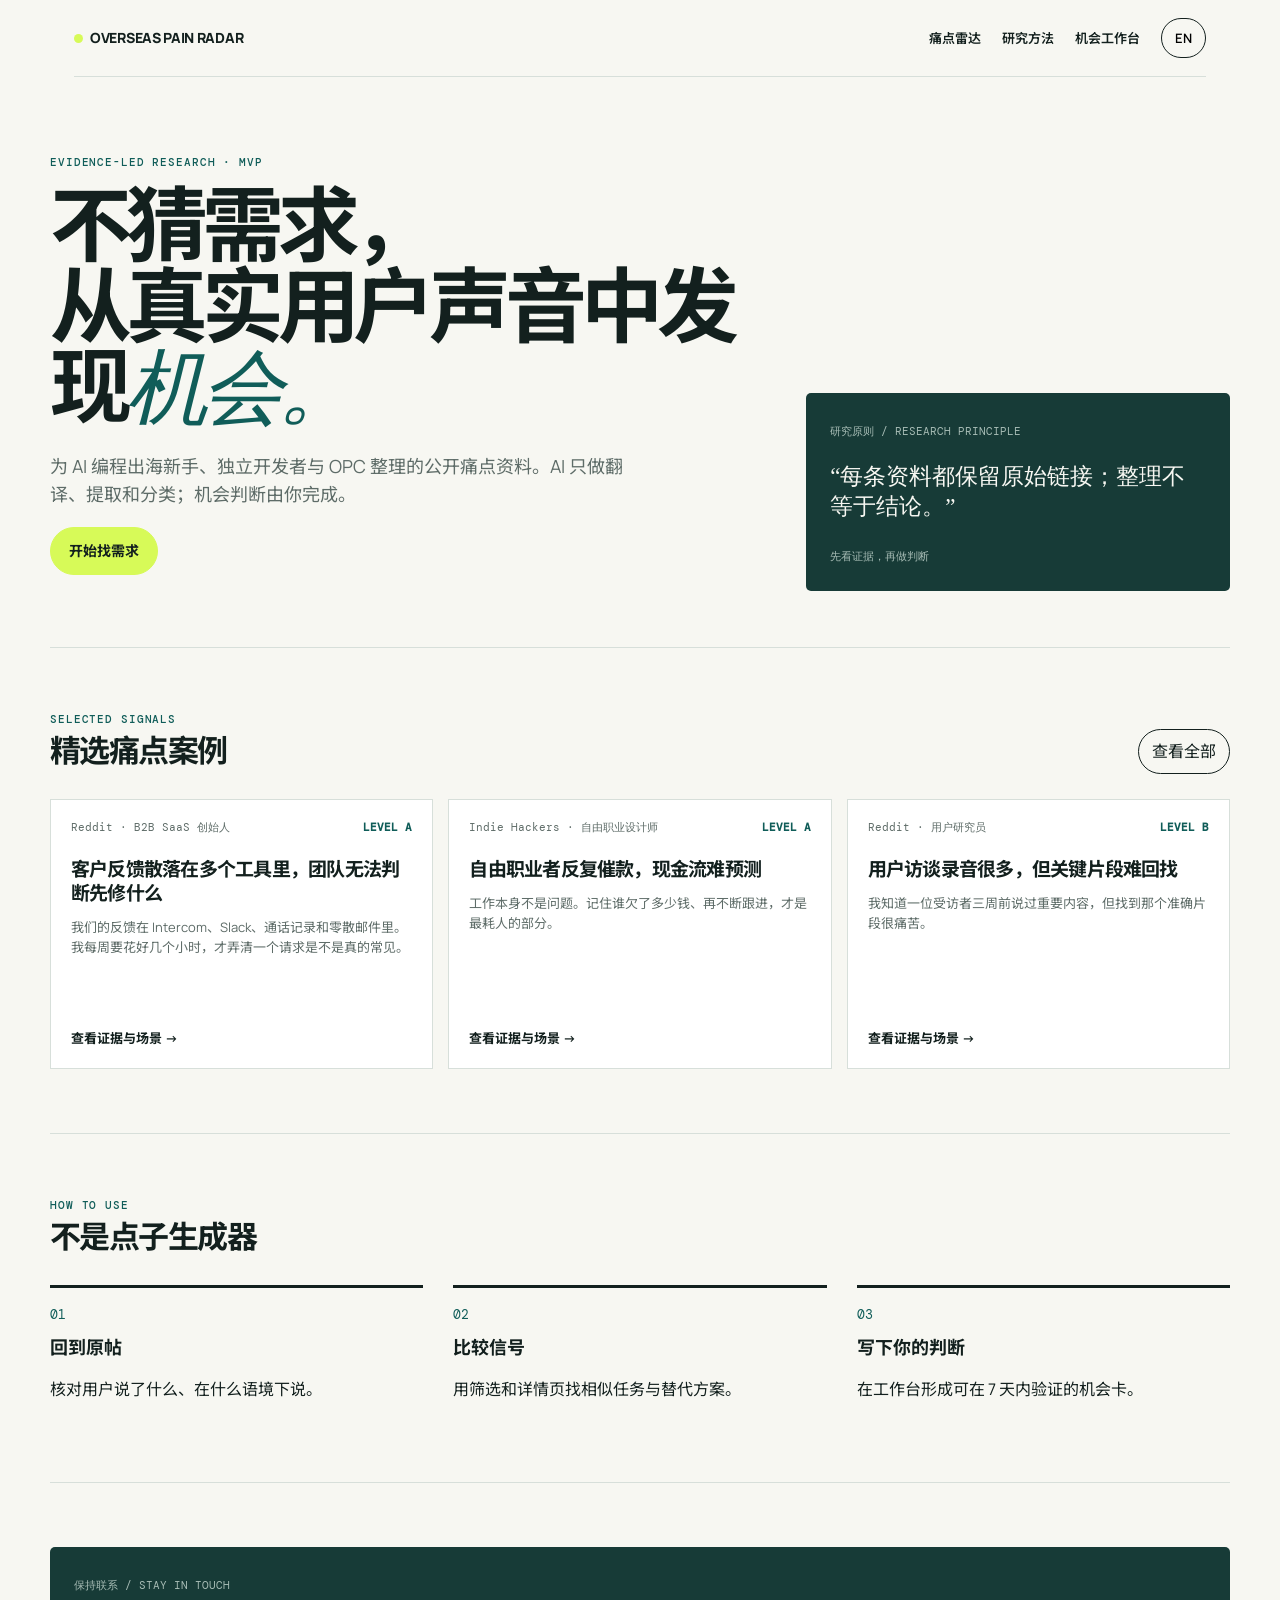
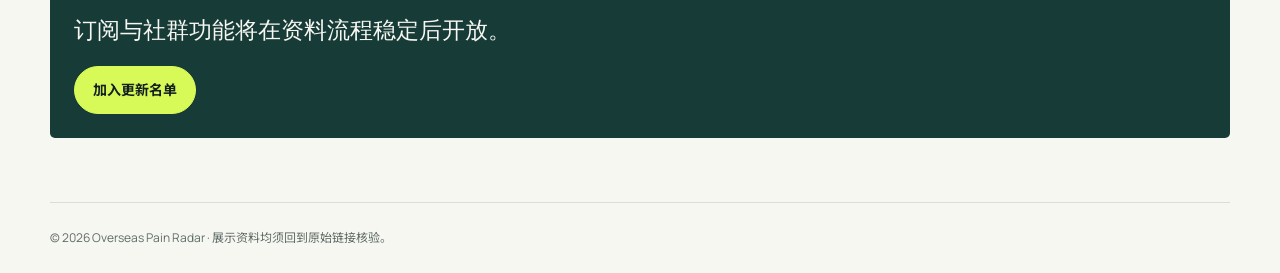
==== index.html @ 69c1cb0a "feat: add Overseas Pain Radar MVP" ====
<!doctype html><html lang="zh-CN"><head><meta charset="utf-8"><meta name="viewport" content="width=device-width,initial-scale=1"><title>海外痛点雷达｜Overseas Pain Radar</title><meta name="description" content="不猜需求，从真实用户声音中发现机会。Discover real problems. Build with evidence."><meta property="og:title" content="海外痛点雷达｜Overseas Pain Radar"><meta property="og:description" content="Discover real problems. Build with evidence."><link rel="alternate" hreflang="zh" href="/"><link rel="alternate" hreflang="en" href="/?lang=en"><link rel="stylesheet" href="assets/styles.css"></head><body data-page="home"><script src="assets/data.js"></script><script src="assets/app.js"></script></body></html>
---- assets/styles.css ----
@import url('https://fonts.googleapis.com/css2?family=DM+Mono:wght@400;500&family=Manrope:wght@400;500;600;700;800&family=Noto+Sans+SC:wght@400;500;600;700&display=swap');
:root{--ink:#13201e;--muted:#5e6c68;--line:#d7dfda;--paper:#f7f7f2;--white:#fff;--acid:#d7fa58;--teal:#105d59;--coral:#ff7e62;--serif:Georgia,serif}*{box-sizing:border-box}body{margin:0;background:var(--paper);color:var(--ink);font-family:Manrope,'Noto Sans SC',sans-serif;line-height:1.55}a{color:inherit;text-decoration:none}.shell{max-width:1180px;margin:auto;padding:0 24px}.nav{display:flex;align-items:center;justify-content:space-between;padding:18px 0;border-bottom:1px solid var(--line)}.brand{font-size:14px;font-weight:800;letter-spacing:-.3px}.brand i{display:inline-block;background:var(--acid);width:9px;height:9px;border-radius:50%;margin-right:7px}.links{display:flex;gap:21px;align-items:center;font-size:13px;font-weight:600}.lang,.outline,.button{border:1px solid var(--ink);background:transparent;padding:9px 13px;border-radius:99px;cursor:pointer;font:inherit}.button{background:var(--ink);color:white;display:inline-block;font-size:14px;font-weight:700;padding:12px 18px}.button.acid{background:var(--acid);color:var(--ink);border-color:var(--acid)}.hero{padding:78px 0 56px;display:grid;grid-template-columns:1.25fr .75fr;gap:50px}.eyebrow,.tag{font:500 11px 'DM Mono',monospace;letter-spacing:.08em;text-transform:uppercase;color:var(--teal)}h1{font-size:clamp(42px,7vw,82px);line-height:.98;letter-spacing:-.075em;margin:15px 0 24px;max-width:760px}h1 em{font-family:var(--serif);font-weight:400;color:var(--teal)}.lead{color:var(--muted);font-size:18px;max-width:580px}.hero-card{align-self:end;background:#173b37;color:#f7f7f2;padding:24px;border-radius:5px}.hero-card p{font-family:var(--serif);font-size:23px;line-height:1.3;margin:20px 0}.hero-card span{font:11px 'DM Mono';color:#a7bcb5}.section{padding:64px 0;border-top:1px solid var(--line)}.section-head{display:flex;align-items:end;justify-content:space-between;margin-bottom:25px}.section h2{font-size:31px;letter-spacing:-.05em;margin:0}.sub{color:var(--muted);font-size:14px}.grid{display:grid;grid-template-columns:repeat(3,1fr);gap:15px}.card{background:var(--white);border:1px solid var(--line);padding:20px;display:flex;flex-direction:column;min-height:270px;transition:transform .15s}.card:hover{transform:translateY(-3px)}.meta{display:flex;justify-content:space-between;gap:8px;font:11px 'DM Mono';color:var(--muted)}.level{color:var(--teal);font-weight:bold}.card h3{font-size:19px;line-height:1.27;letter-spacing:-.04em;margin:22px 0 12px}.card p{font-size:13px;color:var(--muted);margin:0}.card .more{margin-top:auto;padding-top:18px;font-size:13px;font-weight:700}.steps{display:grid;grid-template-columns:repeat(3,1fr);gap:30px}.step{border-top:3px solid var(--ink);padding-top:13px}.step b{font:13px 'DM Mono';color:var(--teal)}.step h3{margin:8px 0;font-size:18px}.footer{padding:26px 0;font-size:12px;color:var(--muted);border-top:1px solid var(--line)}.page-head{padding:58px 0 34px}.page-head h1{font-size:52px;margin:10px 0}.filterbar{padding:16px;background:#eaf0eb;border:1px solid var(--line);display:grid;grid-template-columns:repeat(5,1fr);gap:10px;margin-bottom:24px}.filterbar select{background:white;border:1px solid var(--line);padding:10px;font:12px inherit;color:var(--ink);border-radius:3px}.list{display:grid;grid-template-columns:repeat(3,1fr);gap:15px}.empty{padding:40px;border:1px dashed var(--line);color:var(--muted);grid-column:1/-1}.detail{max-width:820px;margin:55px auto}.detail h1{font-size:48px}.source{background:#eaf0eb;border-left:3px solid var(--teal);padding:20px;margin:25px 0}.quote{font-family:var(--serif);font-size:22px;line-height:1.45;margin:0}.translation{margin-top:10px;color:var(--muted)}.facts{display:grid;grid-template-columns:1fr 1fr;gap:1px;background:var(--line);border:1px solid var(--line);margin:25px 0}.fact{background:white;padding:15px}.fact small{display:block;font:11px 'DM Mono';color:var(--muted);margin-bottom:7px}.notice{font-size:12px;color:var(--muted);border-top:1px solid var(--line);padding-top:17px}.work{max-width:760px;margin:50px auto}.form{background:white;border:1px solid var(--line);padding:24px}.field{margin:0 0 20px}.field label{display:block;font-weight:700;margin-bottom:7px}.field span{font-size:12px;color:var(--muted)}textarea,input{width:100%;border:1px solid var(--line);border-radius:3px;padding:11px;font:14px inherit;resize:vertical;margin-top:8px}.opportunity{background:#173b37;color:#fff;padding:28px;margin-top:24px}.opportunity h2{margin:0 0 12px}.opportunity pre{white-space:pre-wrap;font:13px/1.65 'DM Mono';color:#e8f1ed}.actions{display:flex;gap:10px;flex-wrap:wrap}.method{max-width:760px;margin:50px auto}.method h2{margin-top:38px}.method li{margin:9px 0;color:#33423e}.badge{font:11px 'DM Mono';padding:3px 7px;border:1px solid var(--line);border-radius:99px}@media(max-width:760px){.shell{padding:0 16px}.links a:not(.keep){display:none}.hero{grid-template-columns:1fr;padding:52px 0}.hero-card{margin-top:5px}.grid,.list{grid-template-columns:1fr}.steps{grid-template-columns:1fr;gap:18px}.filterbar{grid-template-columns:1fr 1fr}.page-head h1,.detail h1{font-size:39px}.facts{grid-template-columns:1fr}.nav{gap:10px}.brand{font-size:12px}}
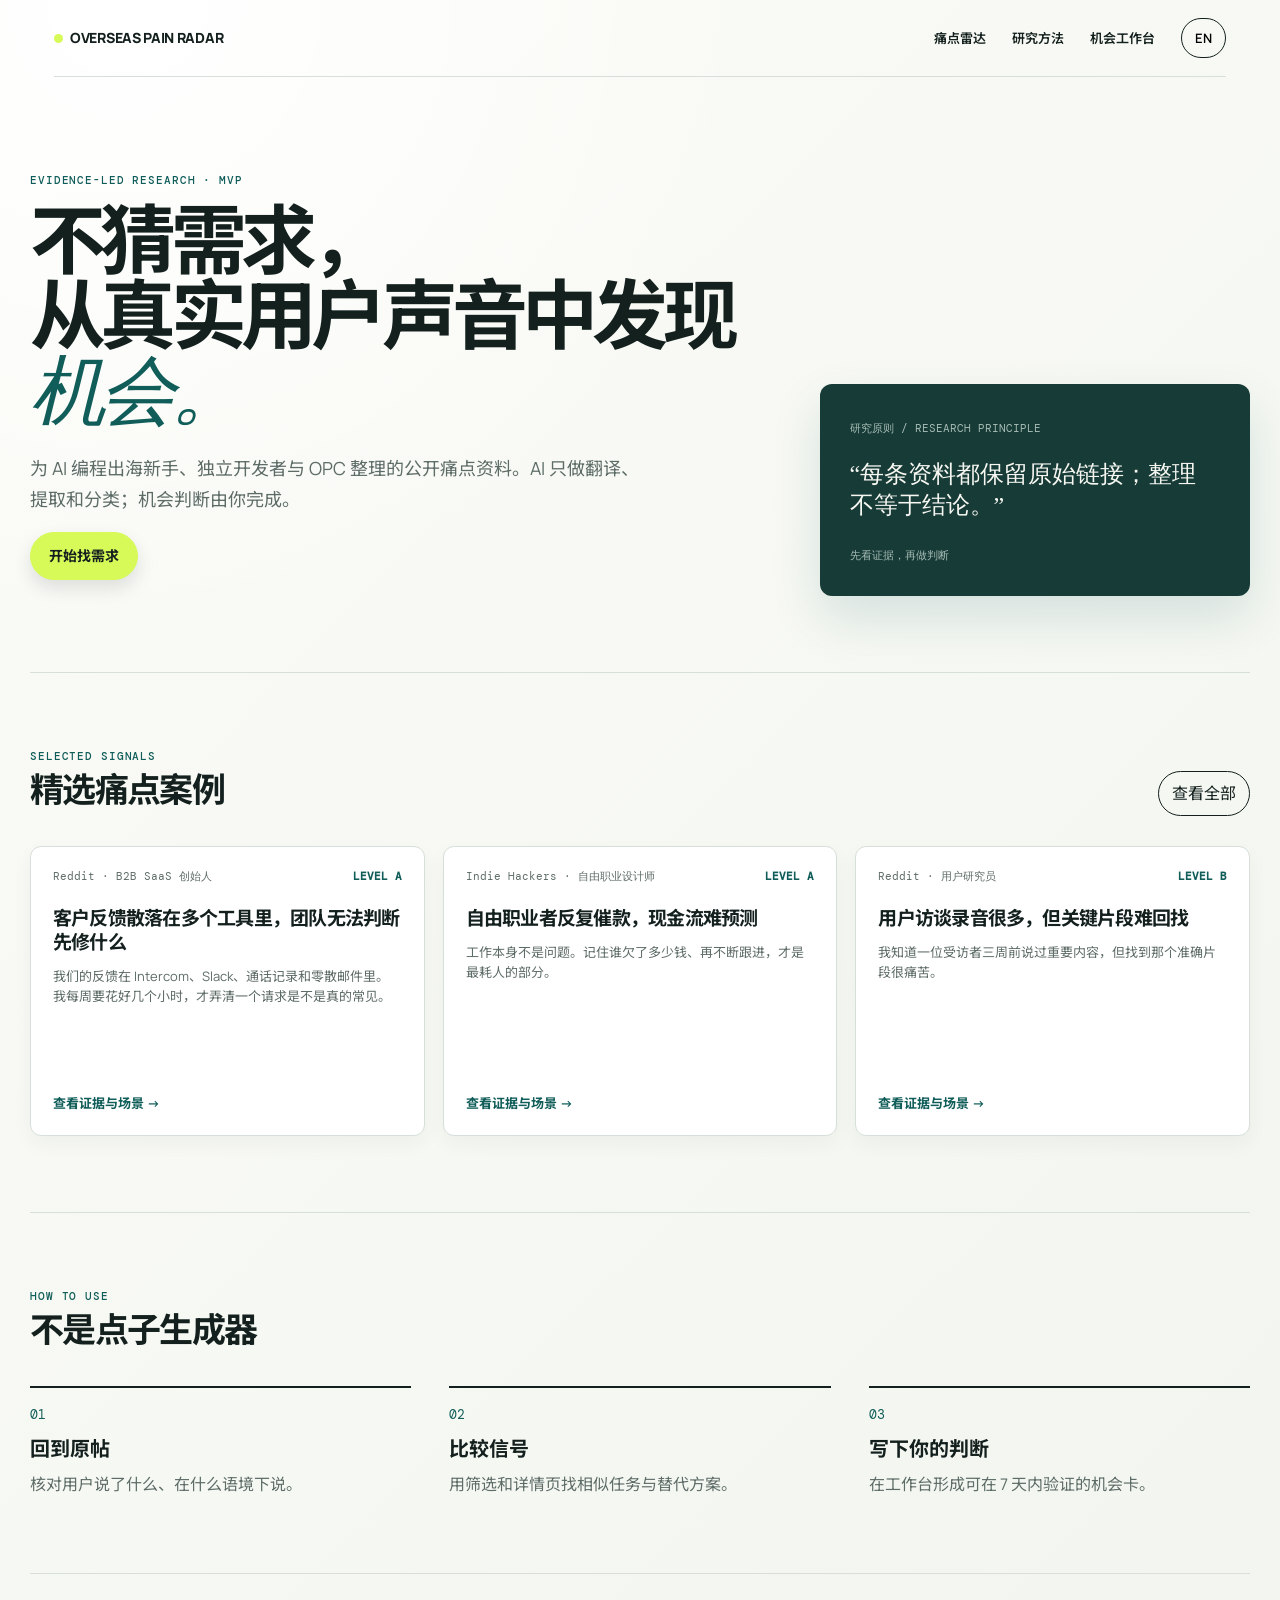
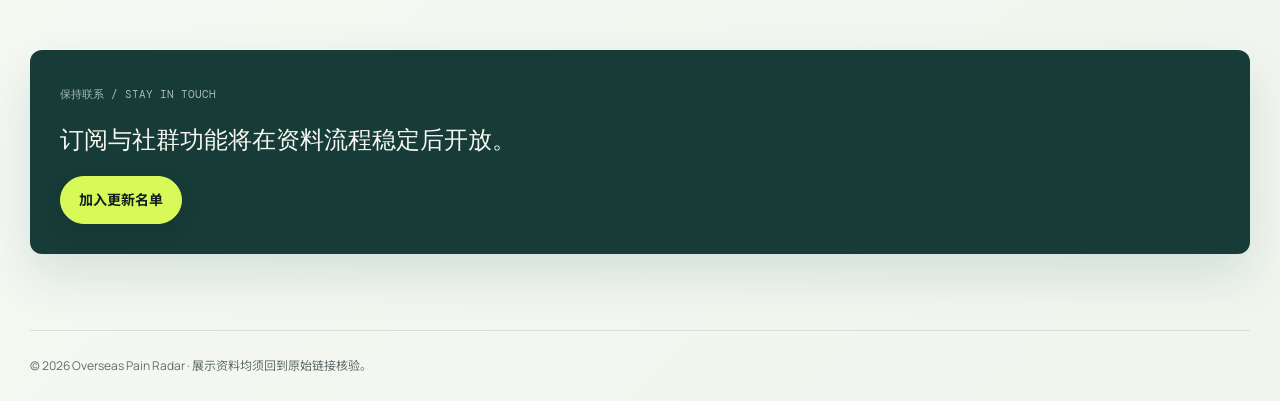
==== commit 2e8ebf77: "Add files via upload" ====
--- a/index.html
+++ b/index.html
@@ -1 +1 @@
-<!doctype html><html lang="zh-CN"><head><meta charset="utf-8"><meta name="viewport" content="width=device-width,initial-scale=1"><title>海外痛点雷达｜Overseas Pain Radar</title><meta name="description" content="不猜需求，从真实用户声音中发现机会。Discover real problems. Build with evidence."><meta property="og:title" content="海外痛点雷达｜Overseas Pain Radar"><meta property="og:description" content="Discover real problems. Build with evidence."><link rel="alternate" hreflang="zh" href="/"><link rel="alternate" hreflang="en" href="/?lang=en"><link rel="stylesheet" href="assets/styles.css"></head><body data-page="home"><script src="assets/data.js"></script><script src="assets/app.js"></script></body></html>
+<!doctype html><html lang="zh-CN"><head><meta charset="utf-8"><meta name="viewport" content="width=device-width,initial-scale=1"><title>海外痛点雷达｜Overseas Pain Radar</title><meta name="description" content="不猜需求，从真实用户声音中发现机会。Discover real problems. Build with evidence."><meta property="og:title" content="海外痛点雷达｜Overseas Pain Radar"><meta property="og:description" content="Discover real problems. Build with evidence."><link rel="alternate" hreflang="zh" href="/"><link rel="alternate" hreflang="en" href="/?lang=en"><link rel="stylesheet" href="assets/styles.css"><link rel="stylesheet" href="assets/refined.css"></head><body data-page="home"><script src="assets/data.js"></script><script src="assets/app.js"></script></body></html>
--- a/assets/refined.css
+++ b/assets/refined.css
@@ -0,0 +1 @@
+body{background:radial-gradient(circle at 10% 0,#fff 0,transparent 28%),linear-gradient(135deg,#fbfbf7,#f1f5ee)}.shell{max-width:1220px}.nav{min-height:72px}.links{gap:26px}.links a{transition:color .18s ease}.links a:hover{color:var(--teal)}.hero{padding:96px 0 76px;gap:72px}.hero h1{font-size:clamp(48px,6.2vw,76px);max-width:760px}.lead{line-height:1.72;max-width:625px}.hero-card{border-radius:12px;padding:30px;box-shadow:0 22px 50px rgba(16,93,89,.14)}.hero-card p{font-size:24px}.button{box-shadow:0 8px 18px rgba(19,32,30,.12);transition:transform .18s,box-shadow .18s}.button:hover{transform:translateY(-2px);box-shadow:0 13px 24px rgba(19,32,30,.18)}.section{padding:76px 0}.section-head{margin-bottom:30px}.section h2{font-size:34px}.grid,.list{gap:18px}.card{border-radius:11px;min-height:290px;padding:22px;box-shadow:0 8px 20px rgba(18,42,37,.045)}.card .more{color:var(--teal)}.steps{gap:38px}.step{border-top-width:2px}.step h3{font-size:20px}.step p{color:var(--muted);margin:0}.page-head{padding:76px 0 40px;max-width:850px}.page-head h1{font-size:58px}.filterbar{border-radius:12px;padding:14px;box-shadow:0 8px 22px rgba(18,42,37,.045)}.filterbar select{border-radius:6px}.detail{max-width:860px}.detail h1{font-size:56px}.source{border-radius:0 12px 12px 0;padding:26px}.facts{border-radius:12px;overflow:hidden}.fact{padding:18px}.work{max-width:820px}.work h1,.method h1{font-size:56px}.form{border-radius:12px;padding:30px;box-shadow:0 12px 28px rgba(18,42,37,.05)}textarea,input{border-radius:6px}.opportunity{border-radius:12px}.method{max-width:820px}.method p,.method li{line-height:1.8}@media(max-width:760px){.nav{min-height:62px}.hero{padding:58px 0 48px;gap:36px}.hero h1{font-size:clamp(43px,14vw,58px)}.lead{font-size:16px}.hero-card{padding:23px}.hero-card p{font-size:21px}.section{padding:52px 0}.section h2{font-size:28px}.page-head{padding:50px 0 28px}.page-head h1,.detail h1,.work h1,.method h1{font-size:42px}.filterbar{grid-template-columns:1fr;padding:12px}.card{min-height:245px}.form{padding:20px}.detail{margin:38px auto}.source{padding:20px}.section-head{align-items:center}}
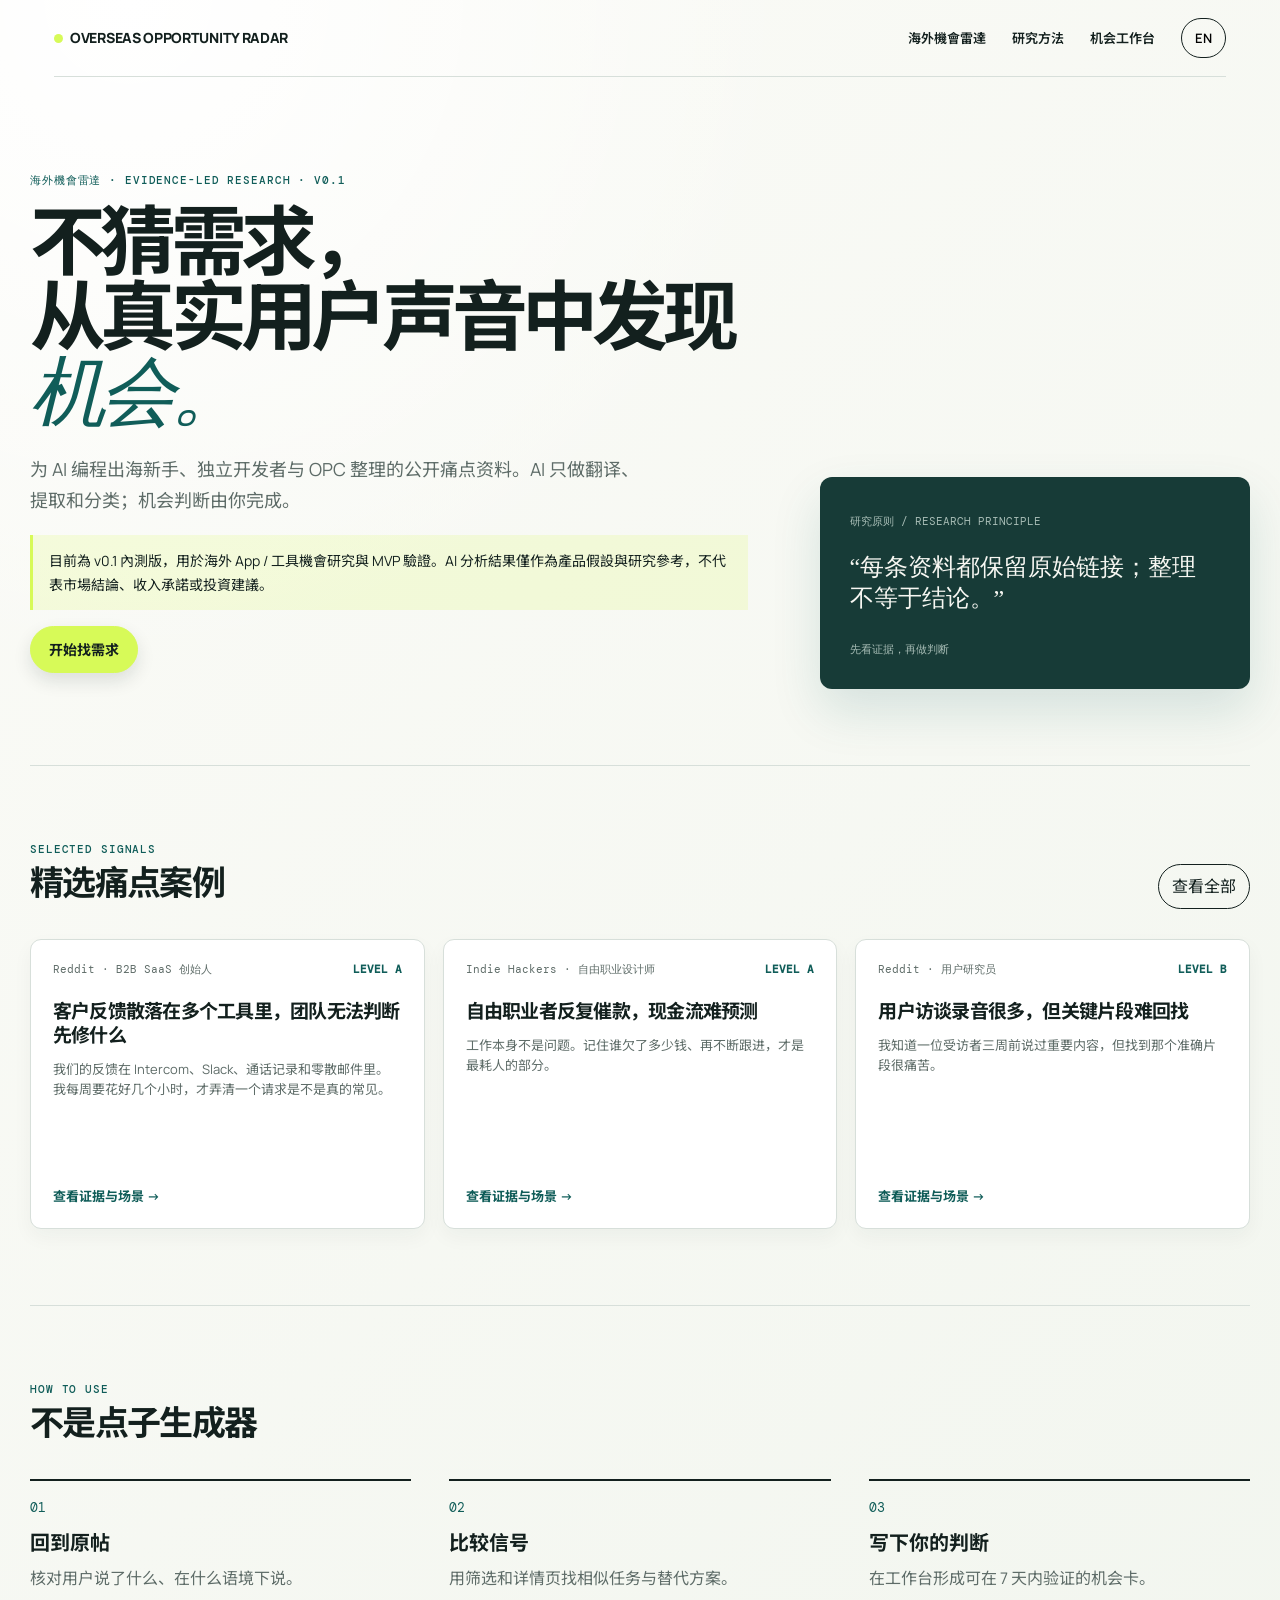
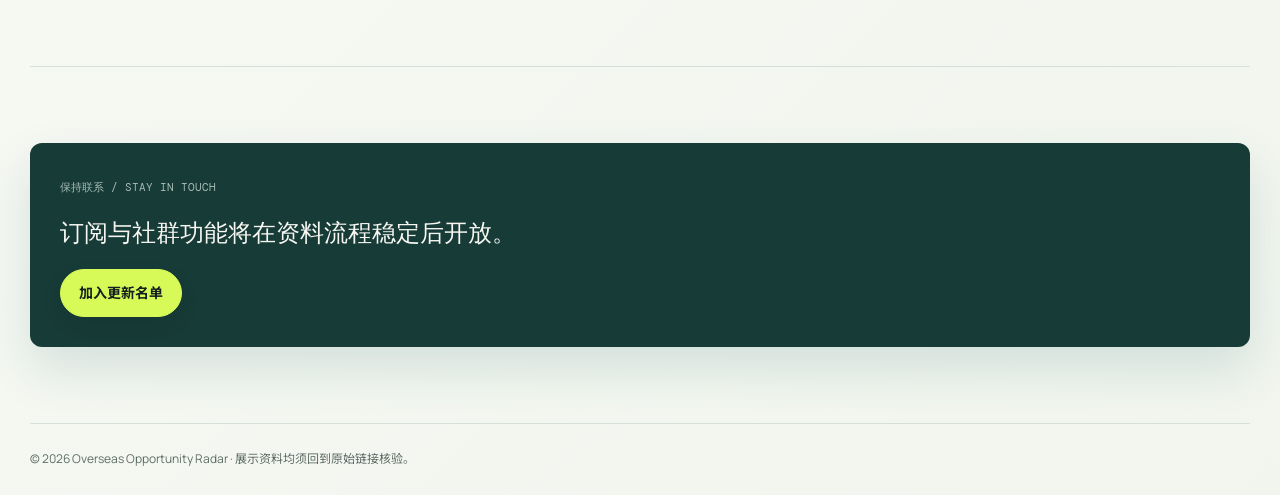
==== commit 800ead2f: "Add files via upload" ====
--- a/index.html
+++ b/index.html
@@ -1 +1 @@
-<!doctype html><html lang="zh-CN"><head><meta charset="utf-8"><meta name="viewport" content="width=device-width,initial-scale=1"><title>海外痛点雷达｜Overseas Pain Radar</title><meta name="description" content="不猜需求，从真实用户声音中发现机会。Discover real problems. Build with evidence."><meta property="og:title" content="海外痛点雷达｜Overseas Pain Radar"><meta property="og:description" content="Discover real problems. Build with evidence."><link rel="alternate" hreflang="zh" href="/"><link rel="alternate" hreflang="en" href="/?lang=en"><link rel="stylesheet" href="assets/styles.css"><link rel="stylesheet" href="assets/refined.css"></head><body data-page="home"><script src="assets/data.js"></script><script src="assets/app.js"></script></body></html>
+<!doctype html><html lang="zh-CN"><head><meta charset="utf-8"><meta name="viewport" content="width=device-width,initial-scale=1"><title>海外機會雷達｜貼上海外資料，AI 幫你判斷有沒有機會</title><meta name="description" content="貼上海外 App 評論、產品介紹或競品資料，整理可驗證的 App／工具機會。"><meta property="og:title" content="海外機會雷達｜Overseas Opportunity Radar"><meta property="og:description" content="Research overseas app and tool opportunities with evidence."><link rel="alternate" hreflang="zh" href="/"><link rel="alternate" hreflang="en" href="/?lang=en"><link rel="stylesheet" href="assets/styles.css"><link rel="stylesheet" href="assets/refined.css"><link rel="stylesheet" href="assets/homepage-v012.css"></head><body data-page="home"><script src="assets/data.js"></script><script src="assets/app.js"></script><script src="assets/brand-overrides.js"></script><script src="assets/site-v012.js"></script></body></html>
--- a/assets/refined.css
+++ b/assets/refined.css
@@ -1 +1 @@
-body{background:radial-gradient(circle at 10% 0,#fff 0,transparent 28%),linear-gradient(135deg,#fbfbf7,#f1f5ee)}.shell{max-width:1220px}.nav{min-height:72px}.links{gap:26px}.links a{transition:color .18s ease}.links a:hover{color:var(--teal)}.hero{padding:96px 0 76px;gap:72px}.hero h1{font-size:clamp(48px,6.2vw,76px);max-width:760px}.lead{line-height:1.72;max-width:625px}.hero-card{border-radius:12px;padding:30px;box-shadow:0 22px 50px rgba(16,93,89,.14)}.hero-card p{font-size:24px}.button{box-shadow:0 8px 18px rgba(19,32,30,.12);transition:transform .18s,box-shadow .18s}.button:hover{transform:translateY(-2px);box-shadow:0 13px 24px rgba(19,32,30,.18)}.section{padding:76px 0}.section-head{margin-bottom:30px}.section h2{font-size:34px}.grid,.list{gap:18px}.card{border-radius:11px;min-height:290px;padding:22px;box-shadow:0 8px 20px rgba(18,42,37,.045)}.card .more{color:var(--teal)}.steps{gap:38px}.step{border-top-width:2px}.step h3{font-size:20px}.step p{color:var(--muted);margin:0}.page-head{padding:76px 0 40px;max-width:850px}.page-head h1{font-size:58px}.filterbar{border-radius:12px;padding:14px;box-shadow:0 8px 22px rgba(18,42,37,.045)}.filterbar select{border-radius:6px}.detail{max-width:860px}.detail h1{font-size:56px}.source{border-radius:0 12px 12px 0;padding:26px}.facts{border-radius:12px;overflow:hidden}.fact{padding:18px}.work{max-width:820px}.work h1,.method h1{font-size:56px}.form{border-radius:12px;padding:30px;box-shadow:0 12px 28px rgba(18,42,37,.05)}textarea,input{border-radius:6px}.opportunity{border-radius:12px}.method{max-width:820px}.method p,.method li{line-height:1.8}@media(max-width:760px){.nav{min-height:62px}.hero{padding:58px 0 48px;gap:36px}.hero h1{font-size:clamp(43px,14vw,58px)}.lead{font-size:16px}.hero-card{padding:23px}.hero-card p{font-size:21px}.section{padding:52px 0}.section h2{font-size:28px}.page-head{padding:50px 0 28px}.page-head h1,.detail h1,.work h1,.method h1{font-size:42px}.filterbar{grid-template-columns:1fr;padding:12px}.card{min-height:245px}.form{padding:20px}.detail{margin:38px auto}.source{padding:20px}.section-head{align-items:center}}
+body{background:radial-gradient(circle at 10% 0,#fff 0,transparent 28%),linear-gradient(135deg,#fbfbf7,#f1f5ee)}.shell{max-width:1220px}.nav{min-height:72px}.links{gap:26px}.links a{transition:color .18s ease}.links a:hover{color:var(--teal)}.hero{padding:96px 0 76px;gap:72px}.hero h1{font-size:clamp(48px,6.2vw,76px);max-width:760px}.lead{line-height:1.72;max-width:625px}.hero-card{border-radius:12px;padding:30px;box-shadow:0 22px 50px rgba(16,93,89,.14)}.hero-card p{font-size:24px}.button{box-shadow:0 8px 18px rgba(19,32,30,.12);transition:transform .18s,box-shadow .18s}.button:hover{transform:translateY(-2px);box-shadow:0 13px 24px rgba(19,32,30,.18)}.section{padding:76px 0}.section-head{margin-bottom:30px}.section h2{font-size:34px}.grid,.list{gap:18px}.card{border-radius:11px;min-height:290px;padding:22px;box-shadow:0 8px 20px rgba(18,42,37,.045)}.card .more{color:var(--teal)}.steps{gap:38px}.step{border-top-width:2px}.step h3{font-size:20px}.step p{color:var(--muted);margin:0}.page-head{padding:76px 0 40px;max-width:850px}.page-head h1{font-size:58px}.filterbar{border-radius:12px;padding:14px;box-shadow:0 8px 22px rgba(18,42,37,.045)}.filterbar select{border-radius:6px}.detail{max-width:860px}.detail h1{font-size:56px}.source{border-radius:0 12px 12px 0;padding:26px}.facts{border-radius:12px;overflow:hidden}.fact{padding:18px}.work{max-width:820px}.work h1,.method h1{font-size:56px}.form{border-radius:12px;padding:30px;box-shadow:0 12px 28px rgba(18,42,37,.05)}textarea,input{border-radius:6px}.opportunity{border-radius:12px}.method{max-width:820px}.method p,.method li{line-height:1.8}.beta-notice{margin:20px 0 0;padding:14px 16px;border-left:3px solid var(--acid);background:rgba(215,250,88,.18);color:var(--ink);font-size:14px;line-height:1.65;max-width:720px}@media(max-width:760px){.nav{min-height:62px}.hero{padding:58px 0 48px;gap:36px}.hero h1{font-size:clamp(43px,14vw,58px)}.lead{font-size:16px}.hero-card{padding:23px}.hero-card p{font-size:21px}.section{padding:52px 0}.section h2{font-size:28px}.page-head{padding:50px 0 28px}.page-head h1,.detail h1,.work h1,.method h1{font-size:42px}.filterbar{grid-template-columns:1fr;padding:12px}.card{min-height:245px}.form{padding:20px}.detail{margin:38px auto}.source{padding:20px}.section-head{align-items:center}}.external-analyzer{margin:58px 0 20px;padding-top:54px;border-top:1px solid var(--line)}.external-analyzer h2{font-size:34px;margin:8px 0}.external-form{margin-top:22px}.external-form input,.external-form select,.external-form textarea{width:100%;font:inherit;color:var(--ink);background:#fff;border:1px solid var(--line);border-radius:6px;padding:13px;box-sizing:border-box}.external-form input[type=file]{background:transparent;border-style:dashed}.import-status{margin:0;color:var(--muted);font-size:14px}.external-result{margin-top:26px;padding:28px;background:var(--deep);color:#fff;border-radius:10px}.external-result h2{margin:8px 0 12px}.external-result .notice{color:#d0e0d8}.analysis-score{display:flex;gap:12px;align-items:baseline;padding:15px 0 18px;margin-bottom:14px;border-bottom:1px solid rgba(255,255,255,.28)}.analysis-score strong{color:var(--acid);font-size:21px}.analysis-score span{color:#d0e0d8;font-size:14px}.analysis-editor{display:grid;grid-template-columns:repeat(2,minmax(0,1fr));gap:16px}.analysis-editor .field{margin:0}.analysis-editor label{color:#fff}.analysis-editor textarea{width:100%;box-sizing:border-box;border:1px solid rgba(255,255,255,.32);border-radius:6px;background:#0f302a;color:#fff;padding:12px;font:inherit;line-height:1.55}.external-result .eyebrow{color:var(--acid)}@media(max-width:640px){.external-analyzer{margin-top:42px;padding-top:40px}.external-analyzer h2{font-size:28px}.analysis-editor{grid-template-columns:1fr}.external-result{padding:20px}.analysis-score{display:block}.analysis-score span{display:block;margin-top:7px}}
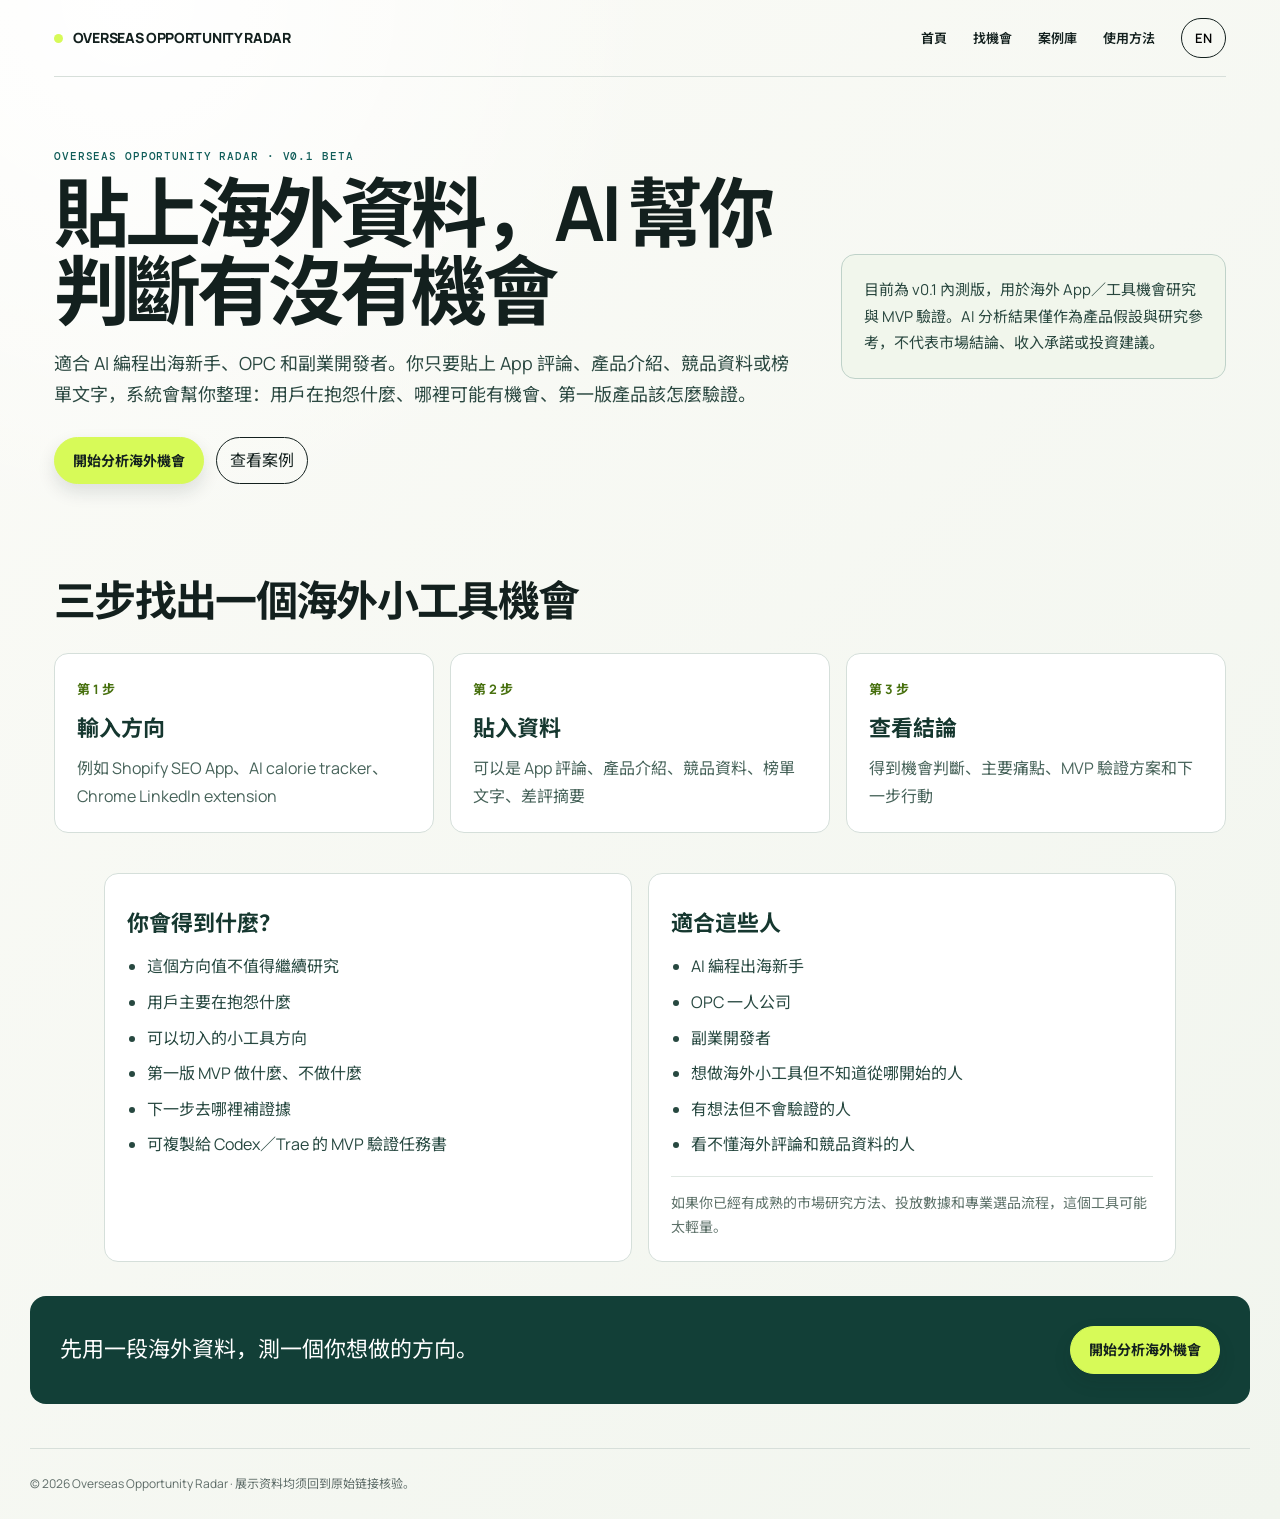
==== commit 713b4fe3: "Add files via upload" ====
--- a/index.html
+++ b/index.html
@@ -1 +1 @@
-<!doctype html><html lang="zh-CN"><head><meta charset="utf-8"><meta name="viewport" content="width=device-width,initial-scale=1"><title>海外機會雷達｜貼上海外資料，AI 幫你判斷有沒有機會</title><meta name="description" content="貼上海外 App 評論、產品介紹或競品資料，整理可驗證的 App／工具機會。"><meta property="og:title" content="海外機會雷達｜Overseas Opportunity Radar"><meta property="og:description" content="Research overseas app and tool opportunities with evidence."><link rel="alternate" hreflang="zh" href="/"><link rel="alternate" hreflang="en" href="/?lang=en"><link rel="stylesheet" href="assets/styles.css"><link rel="stylesheet" href="assets/refined.css"><link rel="stylesheet" href="assets/homepage-v012.css"></head><body data-page="home"><script src="assets/data.js"></script><script src="assets/app.js"></script><script src="assets/brand-overrides.js"></script><script src="assets/site-v012.js"></script></body></html>
+<!doctype html><html lang="zh-Hant"><head><meta charset="utf-8"><meta name="viewport" content="width=device-width,initial-scale=1"><title>海外機會雷達｜AI 編程出海方向庫與 MVP 驗證助手</title><meta name="description" content="海外機會雷達是一個面向 AI 編程出海新手、OPC 和副業開發者的海外小工具方向庫與 MVP 驗證助手。先看方向，再用公開評論與競品資料整理可驗證的機會卡。"><meta property="og:title" content="海外機會雷達｜Overseas Opportunity Radar"><meta property="og:description" content="AI tool idea library and MVP validation assistant for global builders."><link rel="alternate" hreflang="zh-Hant" href="/"><link rel="alternate" hreflang="en" href="/?lang=en"><link rel="stylesheet" href="assets/styles.css"><link rel="stylesheet" href="assets/refined.css"><link rel="stylesheet" href="assets/homepage-v012.css"></head><body data-page="home"><script src="assets/data.js"></script><script src="assets/app.js"></script><script src="assets/brand-overrides.js"></script><script src="assets/site-v012.js"></script></body></html>
--- a/assets/homepage-v012.css
+++ b/assets/homepage-v012.css
@@ -0,0 +1,2 @@
+/* v0.1.2：首頁與使用方法的小白化呈現，不影響資料、AI 或工作台流程。 */
+.v012-hero{display:grid;grid-template-columns:minmax(0,1.45fr) minmax(260px,.75fr);gap:42px;align-items:center;padding-top:72px;padding-bottom:46px}.v012-hero h1{max-width:820px;margin:10px 0 18px;font-size:clamp(38px,6vw,76px);line-height:1.03;letter-spacing:-.06em}.v012-hero .lead{max-width:760px;font-size:18px;line-height:1.75;color:#2b4841}.v012-actions{display:flex;flex-wrap:wrap;gap:12px;margin-top:26px}.v012-actions .outline{display:inline-flex;align-items:center}.v012-beta{padding:22px;border:1px solid #bfd2c9;border-radius:14px;background:#f1f6ec;color:#28463e;font-size:15px;line-height:1.75}.v012-section{padding-top:38px;padding-bottom:26px}.v012-section>h2{margin:0 0 20px;font-size:clamp(28px,4vw,42px);letter-spacing:-.04em}.v012-grid{display:grid;gap:16px}.v012-three{grid-template-columns:repeat(3,minmax(0,1fr))}.v012-two{grid-template-columns:repeat(2,minmax(0,1fr));max-width:1120px;margin:14px auto 34px;padding:0 24px}.v012-card{padding:22px;border:1px solid #d5dfda;border-radius:14px;background:#fff;color:#18362f}.v012-card>b{color:#47700e;font-size:13px}.v012-card h3{margin:10px 0;color:#15372f;font-size:22px}.v012-card p{margin:0;color:#47635a;line-height:1.72}.v012-list{display:grid;gap:10px;margin:14px 0 0;padding-left:20px;color:#274840;line-height:1.6}.v012-muted{margin-top:18px!important;padding-top:14px;border-top:1px solid #dfe7e2;color:#5d7169!important;font-size:14px}.v012-cta{display:flex;flex-wrap:wrap;align-items:center;justify-content:space-between;gap:18px;margin-top:26px;margin-bottom:44px;padding:30px;border-radius:16px;background:#123f37;color:#fff}.v012-cta p{margin:0;font-size:22px;line-height:1.45}.v012-cta .button{white-space:nowrap}.v012-flow{display:grid;gap:12px;max-width:760px;padding-left:24px;color:#21453c;font-size:17px;line-height:1.65}.method .lead{max-width:800px}.method .v012-list{max-width:800px;margin-bottom:40px}@media(max-width:760px){.v012-hero{grid-template-columns:1fr;gap:22px;padding-top:38px}.v012-hero h1{font-size:43px}.v012-hero .lead{font-size:16px}.v012-three,.v012-two{grid-template-columns:1fr}.v012-two{padding:0 16px}.v012-section{padding:28px 16px}.v012-cta{margin:22px 16px 34px;padding:22px;align-items:flex-start}.v012-cta p{font-size:20px}.v012-cta .button{width:100%;text-align:center}}
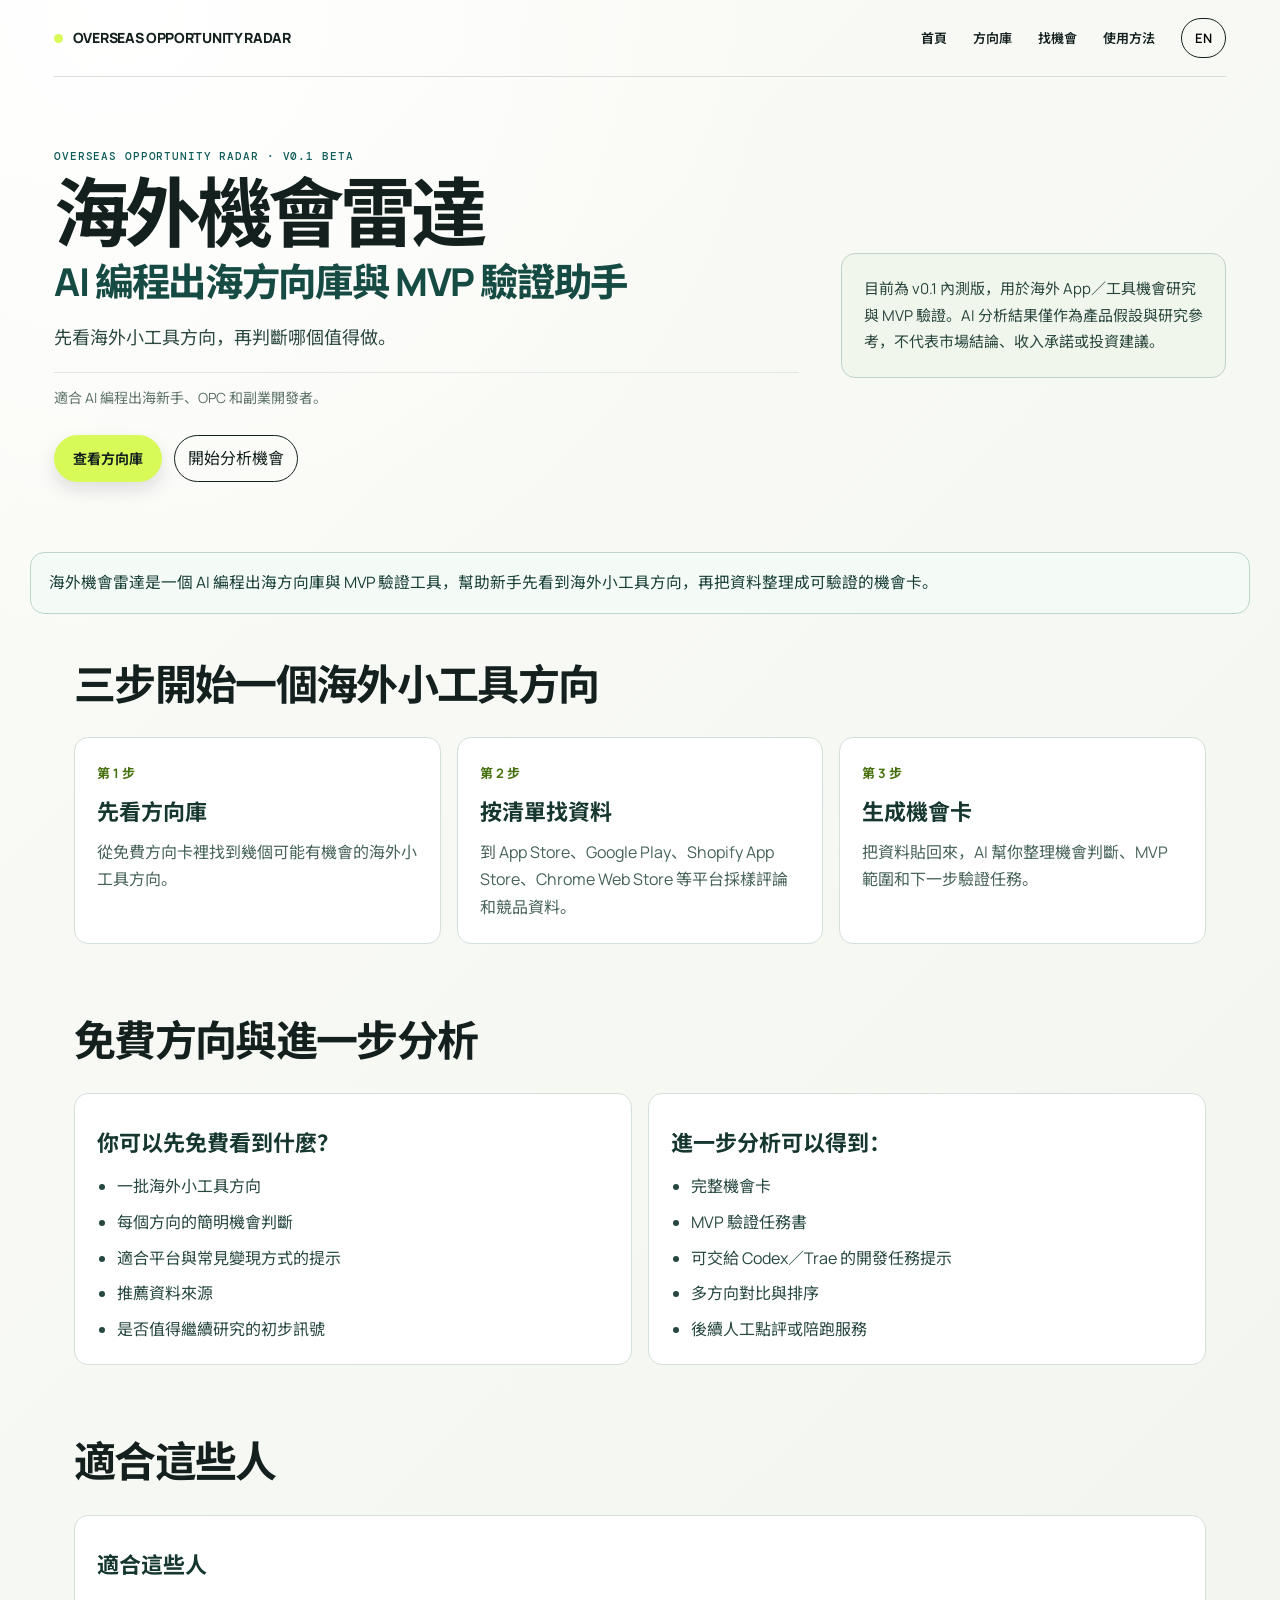
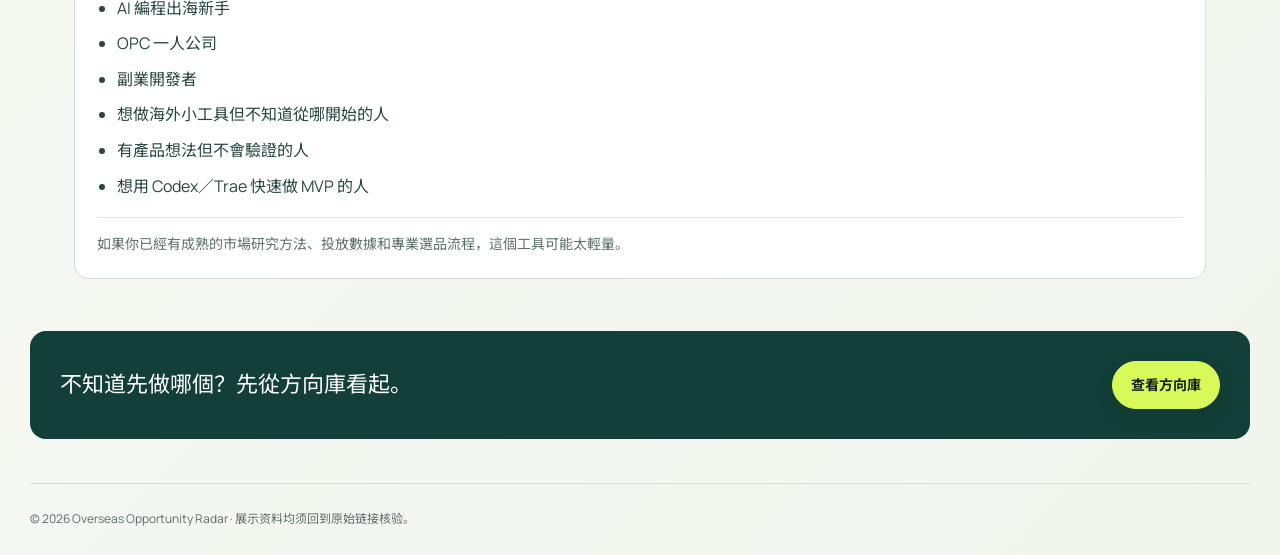
==== commit 2956ef6b: "Add files via upload" ====
--- a/index.html
+++ b/index.html
@@ -1 +1 @@
-<!doctype html><html lang="zh-Hant"><head><meta charset="utf-8"><meta name="viewport" content="width=device-width,initial-scale=1"><title>海外機會雷達｜AI 編程出海方向庫與 MVP 驗證助手</title><meta name="description" content="海外機會雷達是一個面向 AI 編程出海新手、OPC 和副業開發者的海外小工具方向庫與 MVP 驗證助手。先看方向，再用公開評論與競品資料整理可驗證的機會卡。"><meta property="og:title" content="海外機會雷達｜Overseas Opportunity Radar"><meta property="og:description" content="AI tool idea library and MVP validation assistant for global builders."><link rel="alternate" hreflang="zh-Hant" href="/"><link rel="alternate" hreflang="en" href="/?lang=en"><link rel="stylesheet" href="assets/styles.css"><link rel="stylesheet" href="assets/refined.css"><link rel="stylesheet" href="assets/homepage-v012.css"></head><body data-page="home"><script src="assets/data.js"></script><script src="assets/app.js"></script><script src="assets/brand-overrides.js"></script><script src="assets/site-v012.js"></script></body></html>
+<!doctype html><html lang="en"><head><meta charset="utf-8"><meta name="viewport" content="width=device-width,initial-scale=1"><title>Overseas Opportunity Radar | MVP Task Brief Demo</title><meta name="description" content="A lightweight AI demo for discovering tool opportunities, validating ideas, and generating Codex / Trae-ready MVP briefs."><meta property="og:title" content="Overseas Opportunity Radar"><meta property="og:description" content="A lightweight AI demo for opportunity analysis and MVP task briefs."><link rel="alternate" hreflang="en" href="/"><link rel="alternate" hreflang="zh-Hant-HK" href="/?lang=zh-HK"><link rel="stylesheet" href="assets/styles.css"><link rel="stylesheet" href="assets/refined.css"><link rel="stylesheet" href="assets/homepage-v012.css"></head><body data-page="home"><script src="assets/data.js"></script><script src="assets/app.js"></script><script src="assets/payment-config.js"></script><script src="assets/brand-overrides.js"></script><script src="assets/site-v012.js"></script></body></html>
--- a/assets/homepage-v012.css
+++ b/assets/homepage-v012.css
@@ -1,2 +1,16 @@
+/* Bilingual copy layer: keeps the existing v0.1.2 layout while making the product definition easier to scan. */
+.v012-title span,
+.v012-title strong{display:block}
+.v012-title strong{margin-top:.2em;font-size:clamp(1.45rem,3vw,2.45rem);line-height:1.18;color:#164b43;font-weight:760;letter-spacing:-.035em}
+/* All homepage sections use the same centred content edge. */
+.v012-section{width:min(100%,1180px)!important;margin-inline:auto!important;padding-inline:24px!important}.v012-grid{width:100%}.v012-two{max-width:none!important;margin:0!important;padding:0!important}.v012-card,.v012-card p,.v012-list li{min-width:0;overflow-wrap:anywhere}
+.v012-definition{margin:1.5rem auto 0;padding:1rem 1.1rem;border:1px solid #bdd6cc;border-radius:14px;background:#f4fbf7;color:#183e36;font-size:.98rem;line-height:1.75}
+.v012-hero-audience{margin:.35rem 0 0;font-size:.96rem}
+.v012-preflight{margin:1.25rem 0;padding:1.15rem 1.2rem;border:1px solid #bdd6cc;border-radius:14px;background:#f4fbf7;color:#183e36}
+.v012-preflight h2{margin:0 0 .35rem;color:#123b33;font-size:1.1rem}.v012-preflight p{margin:.35rem 0 .9rem;line-height:1.7}
+.direction-card-note{margin:.8rem 0;padding:.65rem .75rem;border-left:3px solid #86a519;background:#f5f8eb;color:#24483d;font-size:.88rem;line-height:1.6}
+@media(max-width:680px){.v012-title strong{font-size:1.42rem}.v012-definition{padding:.9rem 1rem;font-size:.94rem}}
+@media(max-width:760px){.v012-section{width:100%!important;padding-inline:16px!important}.v012-two{padding:0!important}.v012-cta{margin-inline:0!important}}
+
 /* v0.1.2：首頁與使用方法的小白化呈現，不影響資料、AI 或工作台流程。 */
 .v012-hero{display:grid;grid-template-columns:minmax(0,1.45fr) minmax(260px,.75fr);gap:42px;align-items:center;padding-top:72px;padding-bottom:46px}.v012-hero h1{max-width:820px;margin:10px 0 18px;font-size:clamp(38px,6vw,76px);line-height:1.03;letter-spacing:-.06em}.v012-hero .lead{max-width:760px;font-size:18px;line-height:1.75;color:#2b4841}.v012-actions{display:flex;flex-wrap:wrap;gap:12px;margin-top:26px}.v012-actions .outline{display:inline-flex;align-items:center}.v012-beta{padding:22px;border:1px solid #bfd2c9;border-radius:14px;background:#f1f6ec;color:#28463e;font-size:15px;line-height:1.75}.v012-section{padding-top:38px;padding-bottom:26px}.v012-section>h2{margin:0 0 20px;font-size:clamp(28px,4vw,42px);letter-spacing:-.04em}.v012-grid{display:grid;gap:16px}.v012-three{grid-template-columns:repeat(3,minmax(0,1fr))}.v012-two{grid-template-columns:repeat(2,minmax(0,1fr));max-width:1120px;margin:14px auto 34px;padding:0 24px}.v012-card{padding:22px;border:1px solid #d5dfda;border-radius:14px;background:#fff;color:#18362f}.v012-card>b{color:#47700e;font-size:13px}.v012-card h3{margin:10px 0;color:#15372f;font-size:22px}.v012-card p{margin:0;color:#47635a;line-height:1.72}.v012-list{display:grid;gap:10px;margin:14px 0 0;padding-left:20px;color:#274840;line-height:1.6}.v012-muted{margin-top:18px!important;padding-top:14px;border-top:1px solid #dfe7e2;color:#5d7169!important;font-size:14px}.v012-cta{display:flex;flex-wrap:wrap;align-items:center;justify-content:space-between;gap:18px;margin-top:26px;margin-bottom:44px;padding:30px;border-radius:16px;background:#123f37;color:#fff}.v012-cta p{margin:0;font-size:22px;line-height:1.45}.v012-cta .button{white-space:nowrap}.v012-flow{display:grid;gap:12px;max-width:760px;padding-left:24px;color:#21453c;font-size:17px;line-height:1.65}.method .lead{max-width:800px}.method .v012-list{max-width:800px;margin-bottom:40px}@media(max-width:760px){.v012-hero{grid-template-columns:1fr;gap:22px;padding-top:38px}.v012-hero h1{font-size:43px}.v012-hero .lead{font-size:16px}.v012-three,.v012-two{grid-template-columns:1fr}.v012-two{padding:0 16px}.v012-section{padding:28px 16px}.v012-cta{margin:22px 16px 34px;padding:22px;align-items:flex-start}.v012-cta p{font-size:20px}.v012-cta .button{width:100%;text-align:center}}
